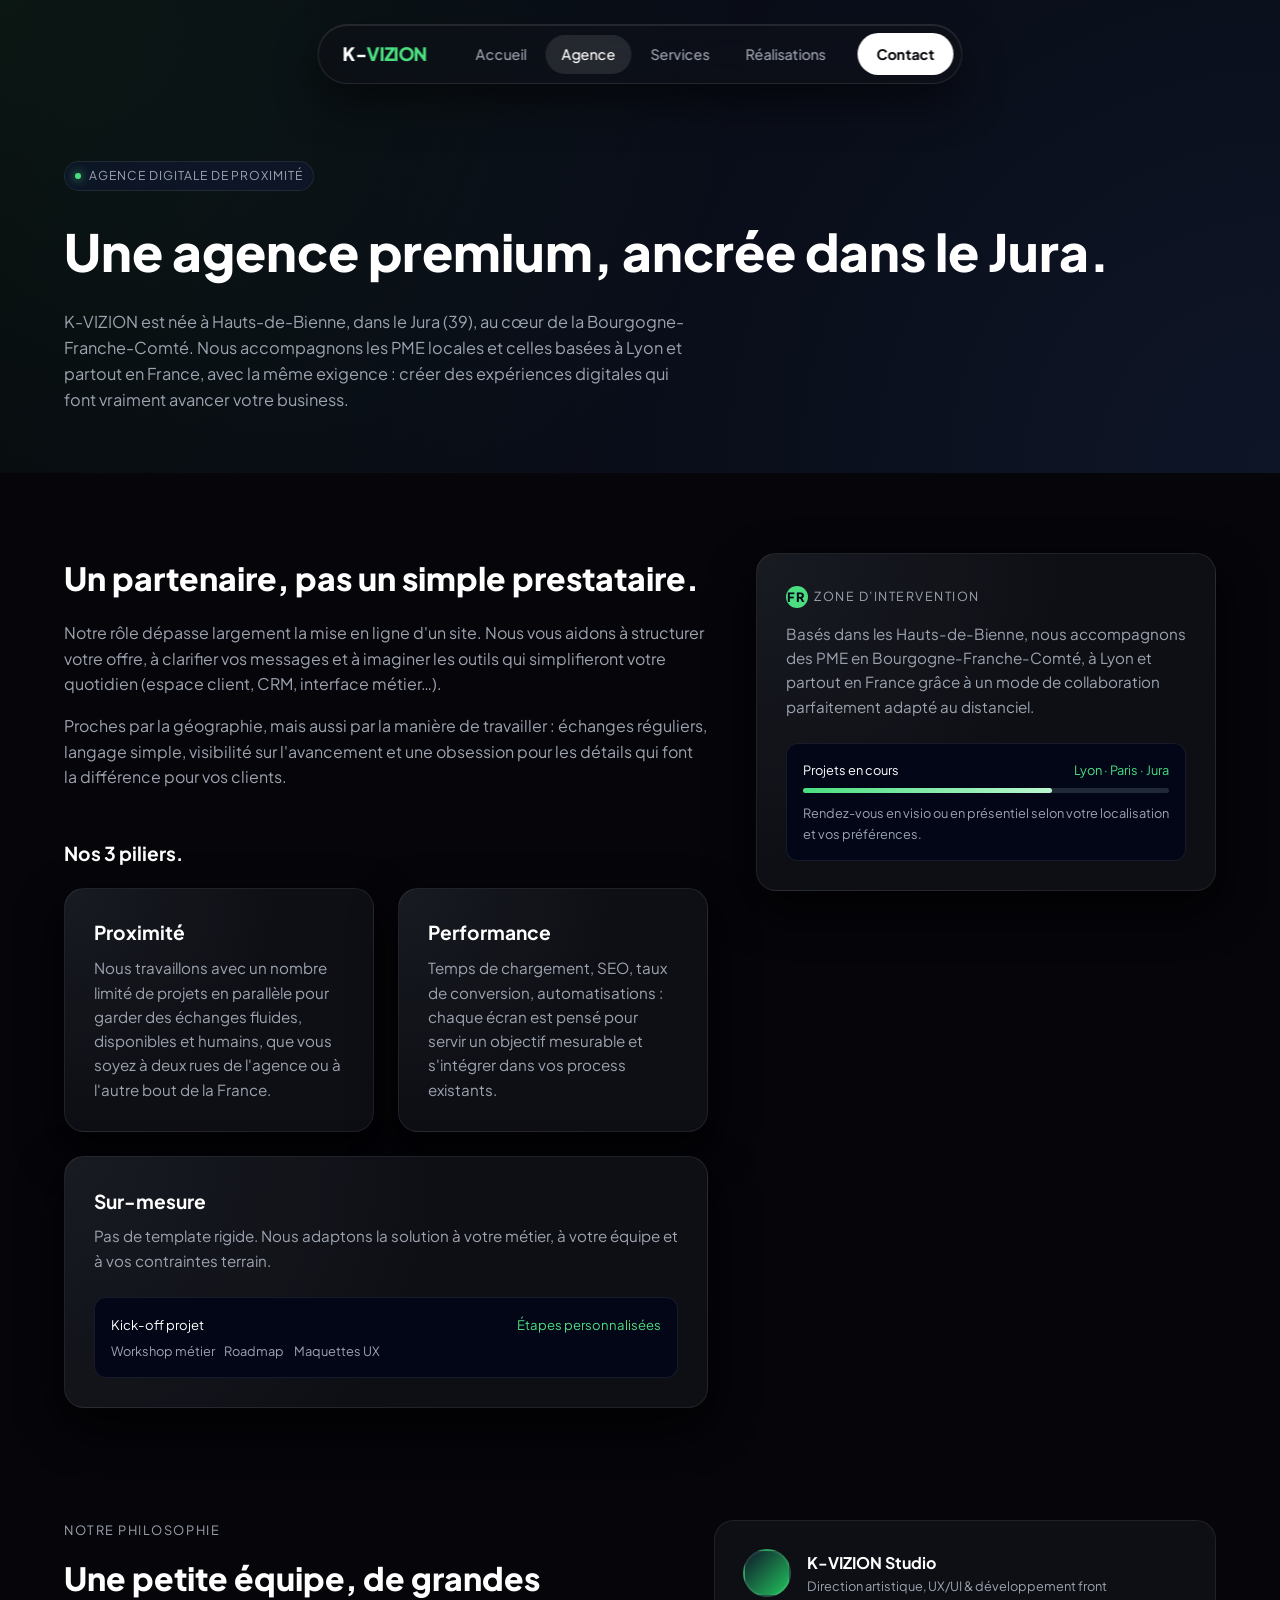
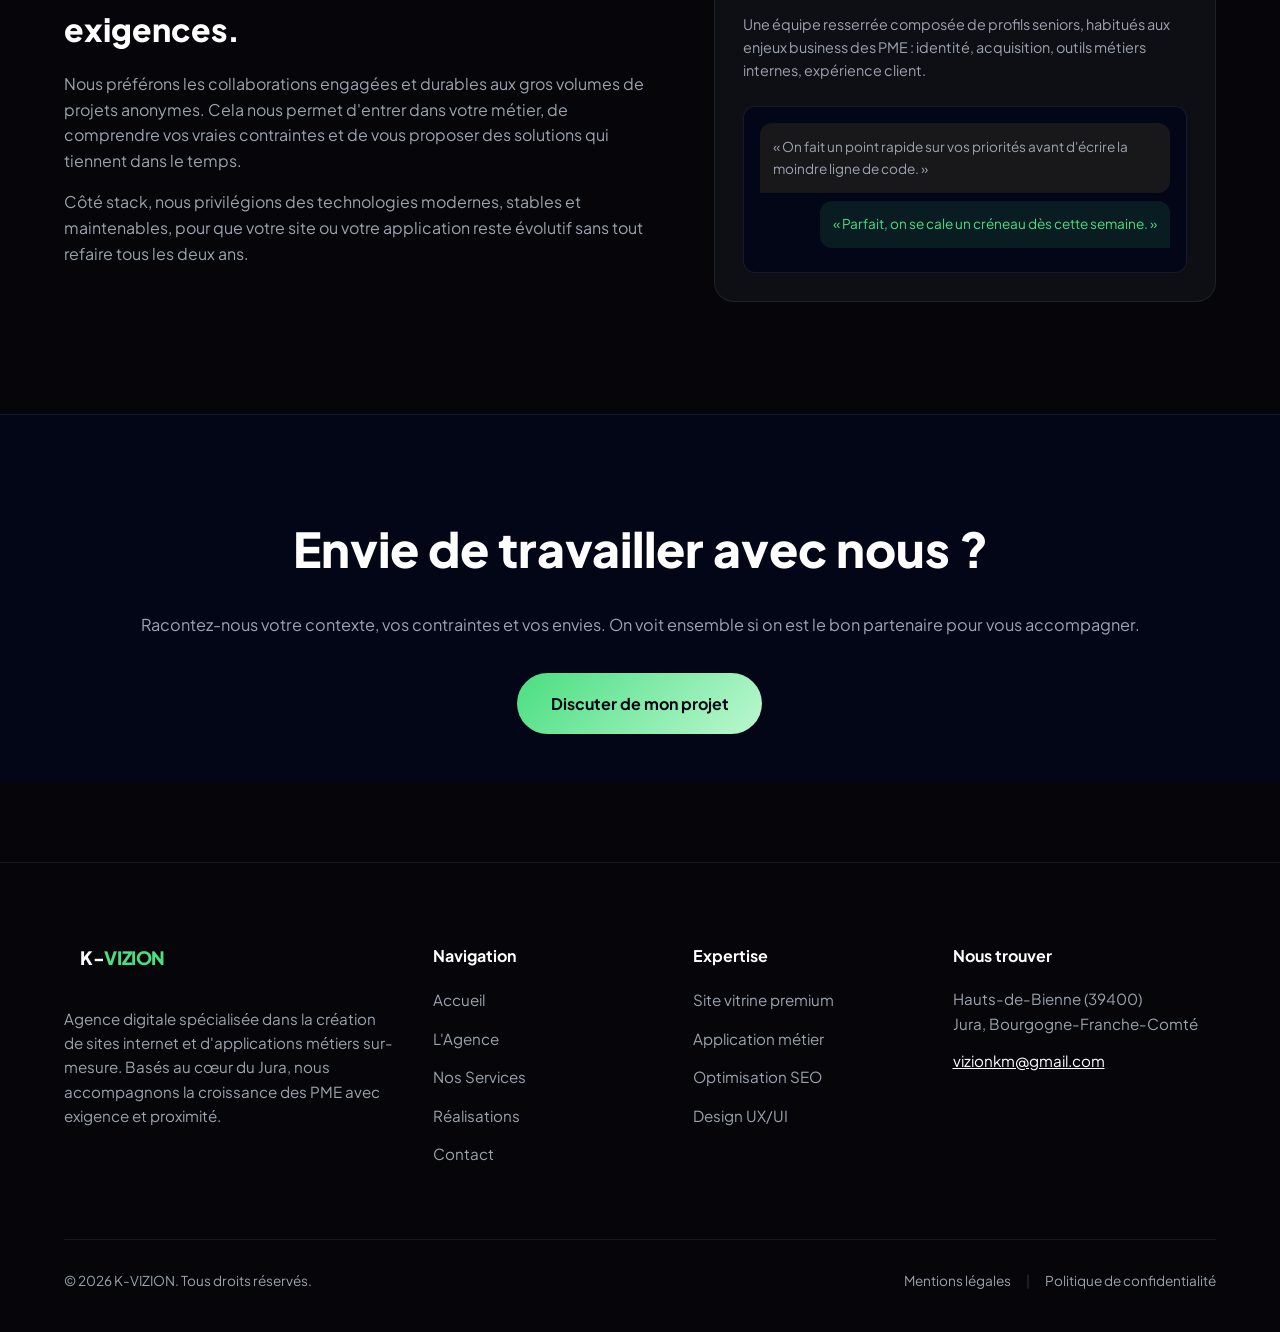
==== agence.html @ 2c5045d9 "Add files via upload" ====
<!DOCTYPE html>
<html lang="fr" class="scroll-smooth">
<head>
  <meta charset="UTF-8">
  <meta name="viewport" content="width=device-width, initial-scale=1.0">
  <title>K-VIZION | Agence web à Hauts-de-Bienne dans le Jura</title>
  <meta name="description" content="Découvrez K-VIZION, agence web et digitale basée à Hauts-de-Bienne dans le Jura (39). Nous accompagnons les PME du Jura, de Bourgogne-Franche-Comté et de Lyon sur leurs projets de sites web et d’applications métiers.">
  <meta name="robots" content="index,follow">

  <link rel="preconnect" href="https://fonts.googleapis.com">
  <link rel="preconnect" href="https://fonts.gstatic.com" crossorigin>
  <link href="https://fonts.googleapis.com/css2?family=Plus+Jakarta+Sans:wght@400;500;600;700;800&display=swap" rel="stylesheet">
  <link rel="stylesheet" href="style.css">
</head>
<body>

<nav class="floating-nav">
  <a href="index.html" class="nav-logo" aria-label="Accueil">
    K-<span>VIZION</span>
  </a>

  <div class="nav-items" id="nav-items">
    <a href="index.html">Accueil</a>
    <a href="agence.html" class="active">Agence</a>
    <a href="services.html">Services</a>
    <a href="projets.html">Réalisations</a>
  </div>

  <a href="contact.html" class="nav-cta">Contact</a>

  <button class="nav-toggle-bubble" id="mobile-toggle" aria-label="Menu">
    <span></span>
    <span></span>
  </button>
</nav>

<main>
  <header class="page-header">
    <div class="container">
      <div class="page-header-eyebrow">
        <span style="width: 6px; height: 6px; border-radius: 999px; background: var(--accent); box-shadow: 0 0 10px var(--accent);"></span>
        Agence digitale de proximité
      </div>
      <h1>Une agence premium, ancrée dans le Jura.</h1>
      <p>
        K-VIZION est née à Hauts-de-Bienne, dans le Jura (39), au cœur de la Bourgogne-Franche-Comté. Nous accompagnons les PME locales et celles basées à Lyon
        et partout en France, avec la même exigence : créer des expériences digitales qui font vraiment avancer votre business.
      </p>
    </div>
  </header>

  <section class="about-section">
    <div class="container about-grid">
      <div class="about-copy reveal">
        <h2 style="font-size: 2rem; font-weight: 800; margin-bottom: 1rem;">Un partenaire, pas un simple prestataire.</h2>
        <p class="text-secondary">
          Notre rôle dépasse largement la mise en ligne d'un site. Nous vous aidons à structurer votre offre, à clarifier vos messages
          et à imaginer les outils qui simplifieront votre quotidien (espace client, CRM, interface métier…).
        </p>
        <p class="text-secondary">
          Proches par la géographie, mais aussi par la manière de travailler : échanges réguliers, langage simple, visibilité sur l'avancement
          et une obsession pour les détails qui font la différence pour vos clients.
        </p>

        <div class="values-bento">
          <h3 style="font-size: 1.2rem; font-weight: 700; margin-bottom: 1.2rem;">Nos 3 piliers.</h3>
          <div class="bento-grid">
            <article class="bento-card reveal">
              <h3>Proximité</h3>
              <p class="text-secondary" style="font-size: 0.95rem;">
                Nous travaillons avec un nombre limité de projets en parallèle pour garder des échanges fluides, disponibles
                et humains, que vous soyez à deux rues de l'agence ou à l'autre bout de la France.
              </p>
            </article>

            <article class="bento-card reveal delay-1">
              <h3>Performance</h3>
              <p class="text-secondary" style="font-size: 0.95rem;">
                Temps de chargement, SEO, taux de conversion, automatisations : chaque écran est pensé pour servir un objectif mesurable
                et s'intégrer dans vos process existants.
              </p>
            </article>

            <article class="bento-card bento-card--wide reveal delay-2">
              <h3>Sur-mesure</h3>
              <p class="text-secondary" style="font-size: 0.95rem; margin-bottom: 0.9rem;">
                Pas de template rigide. Nous adaptons la solution à votre métier, à votre équipe et à vos contraintes terrain.
              </p>
              <div class="mini-ui">
                <div style="display:flex; justify-content:space-between; align-items:center; font-size:0.82rem; margin-bottom:6px;">
                  <span>Kick-off projet</span>
                  <span style="color:var(--accent);">Étapes personnalisées</span>
                </div>
                <div style="display:flex; gap:0.6rem; font-size:0.8rem;">
                  <span class="text-secondary">Workshop métier</span>
                  <span class="text-secondary">Roadmap</span>
                  <span class="text-secondary">Maquettes UX</span>
                </div>
              </div>
            </article>
          </div>
        </div>
      </div>

      <aside class="reveal">
        <div class="bento-card">
          <div class="step-badge">
            <span>FR</span> Zone d’intervention
          </div>
          <p class="text-secondary" style="font-size: 0.95rem; margin-bottom: 1.2rem;">
            Basés dans les Hauts-de-Bienne, nous accompagnons des PME en Bourgogne-Franche-Comté, à Lyon et partout en France
            grâce à un mode de collaboration parfaitement adapté au distanciel.
          </p>
          <div class="mini-ui">
            <div style="display:flex; justify-content:space-between; align-items:center; font-size:0.8rem; margin-bottom:8px;">
              <span>Projets en cours</span>
              <span style="color:var(--accent);">Lyon · Paris · Jura</span>
            </div>
            <div style="width:100%; height:5px; background:rgba(31,41,55,1); border-radius:999px; margin-bottom:10px;">
              <div style="width:68%; height:100%; background:linear-gradient(90deg, var(--accent), #bbf7d0); border-radius:999px;"></div>
            </div>
            <p class="text-secondary" style="font-size:0.8rem;">
              Rendez-vous en visio ou en présentiel selon votre localisation et vos préférences.
            </p>
          </div>
        </div>
      </aside>
    </div>
  </section>

  <section class="team-section">
    <div class="container team-layout">
      <div class="reveal">
        <div class="team-tag">Notre philosophie</div>
        <h2 style="font-size: 2rem; font-weight: 800; margin-bottom: 1rem;">Une petite équipe, de grandes exigences.</h2>
        <p class="text-secondary" style="margin-bottom: 1rem;">
          Nous préférons les collaborations engagées et durables aux gros volumes de projets anonymes. Cela nous permet d'entrer dans votre métier,
          de comprendre vos vraies contraintes et de vous proposer des solutions qui tiennent dans le temps.
        </p>
        <p class="text-secondary">
          Côté stack, nous privilégions des technologies modernes, stables et maintenables, pour que votre site ou votre application
          reste évolutif sans tout refaire tous les deux ans.
        </p>
      </div>

      <aside class="reveal">
        <div class="team-card">
          <div class="team-row">
            <div class="team-avatar"></div>
            <div>
              <div style="font-weight: 700;">K-VIZION Studio</div>
              <div class="team-label">Direction artistique, UX/UI & développement front</div>
            </div>
          </div>
          <p class="text-secondary" style="font-size: 0.9rem; margin-bottom: 1.2rem;">
            Une équipe resserrée composée de profils seniors, habitués aux enjeux business des PME : identité, acquisition,
            outils métiers internes, expérience client.
          </p>
          <div class="mini-ui">
            <div class="chat-bubble">« On fait un point rapide sur vos priorités avant d'écrire la moindre ligne de code. »</div>
            <div class="chat-bubble reply">« Parfait, on se cale un créneau dès cette semaine. »</div>
          </div>
        </div>
      </aside>
    </div>
  </section>

  <section class="contact-cta">
    <div class="container reveal">
      <h2>Envie de travailler avec nous&nbsp;?</h2>
      <p class="text-secondary" style="font-size: 1.02rem; margin-bottom: 2.2rem;">
        Racontez-nous votre contexte, vos contraintes et vos envies. On voit ensemble si on est le bon partenaire pour vous accompagner.
      </p>
      <div class="magnetic">
        <a href="contact.html" class="btn-main" data-magnetic="0.35">Discuter de mon projet</a>
      </div>
    </div>
  </section>
</main>
<footer class="site-footer">
  <div class="container">
    <div class="footer-grid">
      <div class="footer-brand">
        <a href="index.html" class="nav-logo" style="margin-bottom: 1.5rem; display: inline-block;">
          K-<span>VIZION</span>
        </a>
        <p class="text-secondary" style="font-size: 0.95rem; line-height: 1.6;">
          Agence digitale spécialisée dans la création de sites internet et d'applications métiers sur-mesure. Basés au cœur du Jura, nous accompagnons la croissance des PME avec exigence et proximité.
        </p>
      </div>

      <div class="footer-links">
        <h4 style="margin-bottom: 1.2rem; font-weight: 700;">Navigation</h4>
        <ul>
          <li><a href="index.html">Accueil</a></li>
          <li><a href="agence.html">L'Agence</a></li>
          <li><a href="services.html">Nos Services</a></li>
          <li><a href="projets.html">Réalisations</a></li>
          <li><a href="contact.html">Contact</a></li>
        </ul>
      </div>

      <div class="footer-links">
        <h4 style="margin-bottom: 1.2rem; font-weight: 700;">Expertise</h4>
        <ul>
          <li><a>Site vitrine premium</a></li>
          <li><a>Application métier</a></li>
          <li><a>Optimisation SEO</a></li>
          <li><a>Design UX/UI</a></li>
        </ul>
      </div>

      <div class="footer-contact">
        <h4 style="margin-bottom: 1.2rem; font-weight: 700;">Nous trouver</h4>
        <p class="text-secondary" style="font-size: 0.95rem; margin-bottom: 0.8rem;">
          Hauts-de-Bienne (39400)<br>
          Jura, Bourgogne-Franche-Comté
        </p>
        <p class="text-secondary" style="font-size: 0.95rem;">
          <a href="mailto:contact@k-vizion.fr" style="color: var(--text-main);">vizionkm@gmail.com</a>
        </p>
      </div>
    </div>

    <div class="footer-bottom">
      <div class="footer-copy">
        &copy; 2026 K-VIZION. Tous droits réservés.
      </div>
      <div class="footer-legal">
        <a href="mentions-legales.html">Mentions légales</a>
        <span style="opacity: 0.3;">|</span>
        <a href="politique-confidentialite.html">Politique de confidentialité</a>
      </div>
    </div>
  </div>
</footer>
<script src="script.js" defer></script>
</body>
</html>
---- style.css ----
/* ------------------------------------------------
   DESIGN SYSTEM : DARK MODE PREMIUM K-VIZION
-------------------------------------------------*/
:root {
  --bg-base: #05050A;
  --bg-surface: #0F1016;
  --bg-card: rgba(255, 255, 255, 0.03);
  --bg-card-hover: rgba(255, 255, 255, 0.06);

  --text-main: #FFFFFF;
  --text-secondary: #9CA3AF;

  --accent: #4ADE80;
  --accent-dark: #16A34A;
  --accent-glow: rgba(74, 222, 128, 0.2);

  --border-light: rgba(255, 255, 255, 0.08);

  --font-main: 'Plus Jakarta Sans', sans-serif;
  --transition-bounce: all 0.5s cubic-bezier(0.34, 1.56, 0.64, 1);
  --transition-smooth: all 0.3s ease;
}

* {
  box-sizing: border-box;
  margin: 0;
  padding: 0;
}

html.scroll-smooth {
  scroll-behavior: smooth;
}

body {
  font-family: var(--font-main);
  background-color: var(--bg-base);
  color: var(--text-main);
  line-height: 1.6;
  overflow-x: hidden;
}

.container {
  max-width: 1280px;
  margin: 0 auto;
  padding: 0 5vw;
}

.text-secondary {
  color: var(--text-secondary);
}

/* ------------------------------------------------
   ANIMATIONS DE BASE
-------------------------------------------------*/
.reveal {
  opacity: 0;
  transform: translateY(30px);
  transition: all 0.8s ease-out;
}

.reveal.is-visible {
  opacity: 1;
  transform: translateY(0);
}

.delay-1 {
  transition-delay: 150ms;
}

.delay-2 {
  transition-delay: 300ms;
}

@keyframes float {
  0%,
  100% {
    transform: translateY(0);
  }
  50% {
    transform: translateY(-10px);
  }
}

/* ------------------------------------------------
   MENU BULLE FLOTTANT (Modifié avec le logo Texte)
-------------------------------------------------*/
.floating-nav {
  position: fixed;
  top: 1.5rem;
  left: 50%;
  transform: translateX(-50%);
  z-index: 1000;
  display: flex;
  align-items: center;
  gap: 0.5rem;
  padding: 0.5rem;
  background: rgba(15, 16, 22, 0.7);
  backdrop-filter: saturate(180%) blur(20px);
  -webkit-backdrop-filter: saturate(180%) blur(20px);
  border: 1px solid rgba(255, 255, 255, 0.1);
  border-radius: 999px;
  box-shadow: 0 20px 40px rgba(0, 0, 0, 0.5), inset 0 1px 0 rgba(255, 255, 255, 0.1);
  transition: all 0.4s cubic-bezier(0.22, 1, 0.36, 1);
}

.nav-logo {
  display: flex;
  align-items: center;
  padding: 0 1rem;
  height: 40px;
  border-radius: 999px;
  font-size: 1.15rem;
  font-weight: 800;
  color: var(--text-main);
  text-decoration: none;
  letter-spacing: -0.02em;
  transition: var(--transition-smooth);
}

.nav-logo span {
  color: var(--accent);
}

.nav-logo:hover {
  background: rgba(255, 255, 255, 0.05);
}

.nav-items {
  display: flex;
  align-items: center;
  gap: 0.2rem;
  padding: 0 0.5rem;
}

.nav-items a {
  text-decoration: none;
  color: var(--text-secondary);
  font-weight: 500;
  font-size: 0.9rem;
  padding: 0.5rem 1rem;
  border-radius: 999px;
  transition: var(--transition-smooth);
}

.nav-items a:hover {
  color: var(--text-main);
}

.nav-items a.active {
  color: var(--text-main);
  background: rgba(255, 255, 255, 0.1);
}

.nav-cta {
  background: var(--text-main);
  color: var(--bg-base) !important;
  padding: 0.6rem 1.2rem;
  border-radius: 999px;
  font-weight: 700;
  font-size: 0.9rem;
  text-decoration: none;
  transition: var(--transition-smooth);
}

.nav-cta:hover {
  background: var(--accent);
  transform: scale(1.05);
}

.nav-toggle-bubble {
  display: none;
  background: rgba(255, 255, 255, 0.05);
  border: none;
  width: 40px;
  height: 40px;
  border-radius: 50%;
  cursor: pointer;
  align-items: center;
  justify-content: center;
  flex-direction: column;
  gap: 4px;
  transition: var(--transition-smooth);
}

.nav-toggle-bubble span {
  width: 16px;
  height: 2px;
  background: var(--text-main);
  border-radius: 2px;
  transition: var(--transition-smooth);
}

.floating-nav.is-open .nav-toggle-bubble span:nth-child(1) {
  transform: translateY(3px) rotate(45deg);
}
.floating-nav.is-open .nav-toggle-bubble span:nth-child(2) {
  transform: translateY(-3px) rotate(-45deg);
}

/* ------------------------------------------------
   BOUTONS & INTERACTIONS
-------------------------------------------------*/
.btn-main {
  display: inline-flex;
  align-items: center;
  justify-content: center;
  gap: 12px;
  background: linear-gradient(135deg, var(--accent), #bbf7d0);
  color: #020617;
  padding: 1.1rem 2.1rem;
  border-radius: 999px;
  text-decoration: none;
  font-weight: 700;
  font-size: 1rem;
  border: none;
  cursor: pointer;
  position: relative;
  overflow: hidden;
  transform: translate3d(0, 0, 0);
  transition: transform 0.35s cubic-bezier(0.22, 1, 0.36, 1), box-shadow 0.35s ease,
  background 0.35s ease;
}

.btn-main::before {
  content: "";
  position: absolute;
  inset: 0;
  background: radial-gradient(circle at top left, #ffffff, transparent 55%);
  opacity: 0;
  transition: opacity 0.35s ease;
  mix-blend-mode: screen;
}

.btn-main:hover::before {
  opacity: 0.8;
}

.btn-main:hover {
  box-shadow: 0 20px 45px var(--accent-glow);
}

.magnetic {
  position: relative;
  display: inline-flex;
}

.magnetic [data-magnetic] {
  will-change: transform;
}

/* ------------------------------------------------
   HERO HOME
-------------------------------------------------*/
.hero {
  padding: 180px 0 110px 0;
  position: relative;
  overflow: hidden;
  background:
          radial-gradient(circle at top left, rgba(74, 222, 128, 0.08), transparent 55%),
          radial-gradient(circle at bottom right, rgba(15, 23, 42, 0.9), #05050A);
}

.hero-bg-glow {
  position: absolute;
  top: -15%;
  right: -10%;
  width: 620px;
  height: 620px;
  background: radial-gradient(circle, var(--accent-glow) 0%, transparent 60%);
  filter: blur(80px);
  z-index: -1;
  pointer-events: none;
}

.hero-content {
  display: grid;
  grid-template-columns: minmax(0, 1.15fr) minmax(0, 1.1fr);
  gap: 4rem;
  align-items: center;
}

.rating-badge {
  display: inline-flex;
  align-items: center;
  gap: 10px;
  background: var(--bg-card);
  border: 1px solid var(--border-light);
  padding: 0.5rem 1rem;
  border-radius: 99px;
  margin-bottom: 2rem;
  font-size: 0.85rem;
  font-weight: 600;
}

.stars {
  color: #FBBF24;
  font-size: 1.1rem;
  letter-spacing: 2px;
}

.hero h1 {
  font-size: clamp(2.5rem, 5vw, 4.2rem);
  font-weight: 800;
  line-height: 1.1;
  margin-bottom: 1.5rem;
}

.hero h1 span {
  color: var(--accent);
}

.hero p {
  font-size: 1.15rem;
  color: var(--text-secondary);
  margin-bottom: 2.5rem;
  max-width: 500px;
}

.hero-clients {
  display: flex;
  align-items: center;
  gap: 1rem;
  margin-top: 1.75rem;
}

.hero-avatars {
  display: flex;
  align-items: center;
}

.hero-avatar {
  width: 32px;
  height: 32px;
  border-radius: 999px;
  border: 2px solid rgba(15, 23, 42, 0.9);
  background: linear-gradient(135deg, #0f172a, #1f2937);
  display: flex;
  align-items: center;
  justify-content: center;
  font-size: 0.75rem;
  font-weight: 600;
  color: #e5e7eb;
  box-shadow: 0 8px 20px rgba(0, 0, 0, 0.7);
}

.hero-avatar:nth-child(2) {
  transform: translateX(-10px);
}

.hero-avatar:nth-child(3) {
  transform: translateX(-20px);
}

.hero-avatar:nth-child(4) {
  transform: translateX(-30px);
}

.hero-avatar-count {
  font-size: 0.85rem;
  color: var(--text-secondary);
}

.hero-visual {
  position: relative;
  height: 500px;
}

.ui-card {
  position: absolute;
  background: rgba(15, 23, 42, 0.96);
  border: 1px solid var(--border-light);
  border-radius: 16px;
  padding: 1.5rem;
  box-shadow: 0 26px 60px rgba(0, 0, 0, 0.75);
  animation: float 6s ease-in-out infinite;
  backdrop-filter: blur(18px);
}

.ui-main {
  width: 82%;
  top: 50%;
  left: 50%;
  transform: translate(-50%, -50%);
  animation-delay: 0s;
  z-index: 2;
  border-top: 4px solid var(--accent);
}

.ui-main-header {
  display: flex;
  justify-content: space-between;
  align-items: center;
  margin-bottom: 18px;
}

.ui-main-chip {
  font-size: 0.74rem;
  text-transform: uppercase;
  letter-spacing: 0.06em;
  color: var(--accent);
  background: rgba(74, 222, 128, 0.12);
  padding: 4px 10px;
  border-radius: 999px;
  border: 1px solid rgba(74, 222, 128, 0.4);
}

.ui-status-pill {
  display: inline-flex;
  align-items: center;
  gap: 6px;
  padding: 4px 9px;
  border-radius: 999px;
  background: rgba(15, 118, 110, 0.2);
  border: 1px solid rgba(34, 197, 94, 0.35);
  font-size: 0.72rem;
  color: #a5f3fc;
}

.ui-status-dot {
  width: 7px;
  height: 7px;
  border-radius: 50%;
  background: var(--accent);
  box-shadow: 0 0 10px var(--accent);
}

.ui-main-footer {
  margin-top: 1.1rem;
  display: flex;
  justify-content: space-between;
  align-items: center;
  font-size: 0.8rem;
  color: var(--text-secondary);
}

.ui-main-footer strong {
  color: var(--accent);
}

.ui-floating-1 {
  width: 220px;
  top: 10%;
  right: -5%;
  animation-delay: -2s;
  z-index: 3;
  background: #020617;
}

.ui-floating-2 {
  width: 240px;
  bottom: 8%;
  left: -5%;
  animation-delay: -4s;
  z-index: 3;
  display: flex;
  gap: 1rem;
  align-items: center;
}

.skeleton-line {
  height: 10px;
  background: var(--bg-card-hover);
  border-radius: 4px;
  margin-bottom: 10px;
}

.skeleton-line.short {
  width: 60%;
}

.skeleton-avatar {
  width: 40px;
  height: 40px;
  border-radius: 50%;
  background: linear-gradient(135deg, var(--accent), var(--accent-dark));
}

/* ------------------------------------------------
   MARQUEE
-------------------------------------------------*/
.marquee-container {
  background: var(--bg-surface);
  border-top: 1px solid var(--border-light);
  border-bottom: 1px solid var(--border-light);
  padding: 1.5rem 0;
  overflow: hidden;
  white-space: nowrap;
  display: flex;
  position: relative;
}

.marquee-content {
  display: flex;
  gap: 3rem;
  animation: marquee 20s linear infinite;
}

.marquee-item {
  font-size: 1.2rem;
  font-weight: 800;
  color: transparent;
  -webkit-text-stroke: 1px var(--text-secondary);
  text-transform: uppercase;
}

.marquee-item span {
  color: var(--accent);
  -webkit-text-stroke: 0;
  margin-right: 3rem;
}

@keyframes marquee {
  0% {
    transform: translateX(0);
  }
  100% {
    transform: translateX(-50%);
  }
}

/* ------------------------------------------------
   SECTIONS GÉNÉRIQUES + BENTO GRID
-------------------------------------------------*/
.method-section {
  padding: 8rem 0;
}

.section-head {
  text-align: center;
  margin-bottom: 5rem;
}

.section-head h2 {
  font-size: 2.5rem;
  font-weight: 800;
  margin-bottom: 1rem;
}

.method-layout {
  display: grid;
  grid-template-columns: minmax(0, 1.05fr) minmax(0, 1.4fr);
  gap: 3rem;
  align-items: flex-start;
}

.method-intro-eyebrow {
  display: inline-flex;
  align-items: center;
  gap: 8px;
  padding: 4px 10px;
  border-radius: 999px;
  background: rgba(15, 23, 42, 0.85);
  border: 1px solid var(--border-light);
  font-size: 0.76rem;
  letter-spacing: 0.08em;
  text-transform: uppercase;
  color: var(--text-secondary);
  margin-bottom: 1rem;
}

.method-intro h2 {
  font-size: 2.2rem;
  font-weight: 800;
  margin-bottom: 1rem;
}

.method-intro p {
  font-size: 1.02rem;
  color: var(--text-secondary);
  margin-bottom: 1.75rem;
}

.method-list {
  list-style: none;
  display: grid;
  gap: 0.8rem;
  margin-bottom: 2.25rem;
}

.method-list li {
  display: flex;
  align-items: center;
  gap: 0.6rem;
  font-size: 0.95rem;
  color: var(--text-secondary);
}

.method-list-bullet {
  width: 18px;
  height: 18px;
  border-radius: 999px;
  border: 1px solid rgba(148, 163, 184, 0.5);
  display: flex;
  align-items: center;
  justify-content: center;
  font-size: 0.75rem;
  color: var(--accent);
  background: rgba(15, 23, 42, 0.9);
}

.method-intro-micro-ui {
  margin-top: 0.5rem;
  padding: 0.9rem 1rem;
  border-radius: 14px;
  background: rgba(15, 23, 42, 0.95);
  border: 1px dashed rgba(148, 163, 184, 0.5);
  display: flex;
  align-items: center;
  justify-content: space-between;
  font-size: 0.8rem;
  color: var(--text-secondary);
}

.method-intro-micro-ui strong {
  color: var(--accent);
}

.bento-grid {
  display: grid;
  grid-template-columns: repeat(2, minmax(0, 1fr));
  grid-auto-rows: minmax(160px, auto);
  gap: 1.5rem;
}

.bento-card {
  position: relative;
  padding: 1.8rem;
  border-radius: 20px;
  background: radial-gradient(circle at top left, rgba(148, 163, 184, 0.08), transparent 55%)
  rgba(15, 16, 22, 0.96);
  border: 1px solid var(--border-light);
  box-shadow: 0 18px 45px rgba(0, 0, 0, 0.7);
  transition: var(--transition-smooth);
  overflow: hidden;
}

.bento-card::after {
  content: "";
  position: absolute;
  inset: 0;
  background: radial-gradient(circle at top right, rgba(74, 222, 128, 0.08), transparent 55%);
  opacity: 0;
  transition: opacity 0.35s ease;
  pointer-events: none;
}

.bento-card:hover {
  transform: translateY(-6px);
  border-color: var(--accent);
}

.bento-card:hover::after {
  opacity: 1;
}

.bento-card--wide {
  grid-column: 1 / -1;
}

.bento-card--tall {
  grid-row: span 2;
}

.step-badge {
  display: inline-flex;
  align-items: center;
  gap: 0.4rem;
  font-size: 0.78rem;
  text-transform: uppercase;
  letter-spacing: 0.12em;
  color: var(--text-secondary);
  margin-bottom: 0.85rem;
}

.step-badge span {
  width: 22px;
  height: 22px;
  border-radius: 999px;
  background: var(--accent);
  color: #020617;
  font-weight: 800;
  display: flex;
  align-items: center;
  justify-content: center;
  font-size: 0.8rem;
}

.mini-ui {
  margin-top: 1.5rem;
  padding: 1rem;
  background: #020617;
  border-radius: 12px;
  border: 1px solid var(--border-light);
}

.chat-bubble {
  background: #18181B;
  padding: 0.8rem;
  border-radius: 12px 12px 12px 0;
  font-size: 0.85rem;
  color: var(--text-secondary);
  width: fit-content;
  margin-bottom: 0.5rem;
}

.chat-bubble.reply {
  background: rgba(74, 222, 128, 0.1);
  color: var(--accent);
  border-radius: 12px 12px 0 12px;
  margin-left: auto;
}

/* ------------------------------------------------
   SERVICES (Modifié avec le design SVG Premium)
-------------------------------------------------*/
.services-section {
  padding: 6rem 0 8rem 0;
  background: radial-gradient(circle at top, rgba(15, 23, 42, 0.7), rgba(5, 5, 10, 1));
}

.services-grid {
  display: grid;
  grid-template-columns: repeat(auto-fit, minmax(300px, 1fr));
  gap: 1.5rem;
}

.service-item {
  padding: 2.5rem;
  background: var(--bg-base);
  border: 1px solid var(--border-light);
  border-radius: 20px;
  transition: var(--transition-smooth);
  cursor: pointer;
}

.service-item:hover {
  border-color: var(--accent);
  box-shadow: 0 10px 30px rgba(0, 0, 0, 0.3);
}

.service-icon {
  width: 56px;
  height: 56px;
  border-radius: 14px;
  background: linear-gradient(135deg, rgba(74, 222, 128, 0.12), rgba(22, 163, 74, 0.02));
  border: 1px solid rgba(74, 222, 128, 0.25);
  display: flex;
  align-items: center;
  justify-content: center;
  color: var(--accent);
  margin-bottom: 1.5rem;
  transition: all 0.4s cubic-bezier(0.25, 1, 0.5, 1);
}

.service-icon svg {
  width: 26px;
  height: 26px;
  transition: transform 0.4s ease;
}

.service-item:hover .service-icon {
  background: var(--accent);
  color: var(--bg-base);
  border-color: var(--accent);
  box-shadow: 0 0 25px rgba(74, 222, 128, 0.4);
  transform: translateY(-4px) scale(1.05);
}

.service-item:hover .service-icon svg {
  transform: scale(1.1);
}

.service-item h3 {
  font-size: 1.4rem;
  font-weight: 700;
  margin-bottom: 1rem;
}

/* ------------------------------------------------
   PORTFOLIO / PROJETS
-------------------------------------------------*/
.portfolio-section {
  padding: 8rem 0;
}

.portfolio-grid {
  display: grid;
  grid-template-columns: repeat(2, 1fr);
  gap: 3rem;
  margin-top: 3rem;
}

.portfolio-card {
  text-decoration: none;
  display: block;
  cursor: pointer;
}

.portfolio-img-wrapper {
  border-radius: 20px;
  overflow: hidden;
  aspect-ratio: 4/3;
  margin-bottom: 1.5rem;
  position: relative;
  border: 1px solid var(--border-light);
}

.portfolio-img {
  width: 100%;
  height: 100%;
  object-fit: cover;
  transition: transform 0.6s cubic-bezier(0.25, 1, 0.5, 1);
}

.portfolio-card:hover .portfolio-img {
  transform: scale(1.05);
}

.portfolio-tag {
  font-size: 0.75rem;
  color: var(--accent);
  background: rgba(74, 222, 128, 0.1);
  padding: 6px 12px;
  border-radius: 99px;
  font-weight: 700;
  text-transform: uppercase;
  letter-spacing: 1px;
  display: inline-block;
  margin-bottom: 1rem;
}

.portfolio-title-wrapper {
  display: flex;
  justify-content: space-between;
  align-items: center;
}

.portfolio-title-wrapper h3 {
  font-size: 1.6rem;
  color: var(--text-main);
  font-weight: 700;
}

.portfolio-arrow {
  color: var(--text-main);
  font-size: 1.8rem;
  line-height: 1;
  transform: translate(-10px, 10px);
  opacity: 0;
  transition: var(--transition-smooth);
}

.portfolio-card:hover .portfolio-arrow {
  transform: translate(0, 0);
  opacity: 1;
  color: var(--accent);
}

/* ------------------------------------------------
   STATS & TÉMOIGNAGES
-------------------------------------------------*/
.stats-section {
  padding: 8rem 0;
  position: relative;
  background: radial-gradient(circle at bottom, rgba(15, 23, 42, 0.9), #020617);
}

.stats-grid {
  display: grid;
  grid-template-columns: repeat(3, 1fr);
  gap: 2rem;
  text-align: center;
  margin-bottom: 6rem;
}

.stat-box h3 {
  font-size: 4rem;
  font-weight: 800;
  color: var(--text-main);
  line-height: 1;
  margin-bottom: 0.5rem;
}

.stat-box h3 span {
  color: var(--accent);
}

.testimonial-card {
  background: var(--bg-base);
  border: 1px solid var(--border-light);
  padding: 3rem;
  border-radius: 24px;
  text-align: left;
}

.quote-icon {
  color: var(--accent);
  font-size: 2.5rem;
  margin-bottom: 1rem;
  line-height: 1;
}

/* ------------------------------------------------
   CONTACT / FOOTER
-------------------------------------------------*/
.contact-cta {
  background: #020617;
  border-top: 1px solid var(--border-light);
  padding: 6rem 0 3rem 0;
  text-align: center;
}

.contact-cta h2 {
  font-size: 3rem;
  font-weight: 800;
  margin-bottom: 1.5rem;
}

/* ------------------------------------------------
   LAYOUTS & SECTIONS DE PAGES INTERNES
-------------------------------------------------*/
.page-header {
  padding: 160px 0 60px 0;
  background:
          radial-gradient(circle at top left, rgba(74, 222, 128, 0.08), transparent 55%),
          radial-gradient(circle at bottom right, rgba(15, 23, 42, 0.9), #05050A);
}

.page-header h1 {
  font-size: clamp(2.4rem, 4vw, 3.4rem);
  font-weight: 800;
  margin-bottom: 1rem;
}

.page-header p {
  max-width: 620px;
  font-size: 1.02rem;
  color: var(--text-secondary);
}

.page-header-eyebrow {
  display: inline-flex;
  align-items: center;
  gap: 8px;
  padding: 4px 10px;
  border-radius: 999px;
  background: rgba(15, 23, 42, 0.85);
  border: 1px solid var(--border-light);
  font-size: 0.76rem;
  letter-spacing: 0.08em;
  text-transform: uppercase;
  color: var(--text-secondary);
  margin-bottom: 1.25rem;
}

.about-section {
  padding: 5rem 0 7rem 0;
}

.about-grid {
  display: grid;
  grid-template-columns: minmax(0, 1.4fr) minmax(0, 1fr);
  gap: 3rem;
  align-items: flex-start;
}

.about-copy p + p {
  margin-top: 1rem;
}

.values-bento {
  margin-top: 3rem;
}

.values-bento .bento-card h3 {
  font-size: 1.2rem;
  margin-bottom: 0.5rem;
}

.team-section {
  padding: 0 0 7rem 0;
}

.team-layout {
  display: grid;
  grid-template-columns: minmax(0, 1.2fr) minmax(0, 1fr);
  gap: 3rem;
  align-items: flex-start;
}

.team-tag {
  font-size: 0.8rem;
  letter-spacing: 0.12em;
  text-transform: uppercase;
  color: var(--text-secondary);
  margin-bottom: 0.75rem;
}

.team-card {
  background: rgba(15, 16, 22, 0.96);
  border-radius: 20px;
  border: 1px solid var(--border-light);
  padding: 1.75rem;
}

.team-row {
  display: flex;
  align-items: center;
  gap: 1rem;
  margin-bottom: 1rem;
}

.team-avatar {
  width: 48px;
  height: 48px;
  border-radius: 999px;
  background: linear-gradient(135deg, #0f172a, #22c55e);
  border: 2px solid var(--border-light);
}

.team-label {
  font-size: 0.8rem;
  color: var(--text-secondary);
}

/* Page contact */
.contact-page {
  padding: 160px 0 80px 0;
}

.contact-layout {
  display: grid;
  grid-template-columns: minmax(0, 1.3fr) minmax(0, 1fr);
  gap: 3rem;
  align-items: flex-start;
}

.contact-card {
  background: rgba(15, 16, 22, 0.96);
  border-radius: 20px;
  border: 1px solid var(--border-light);
  padding: 2.25rem;
}

.contact-side {
  background: radial-gradient(circle at top, rgba(148, 163, 184, 0.12), transparent 60%)
  rgba(5, 5, 10, 0.98);
  border-radius: 20px;
  border: 1px solid var(--border-light);
  padding: 2.25rem;
}

.contact-side-row {
  display: flex;
  flex-direction: column;
  gap: 1.5rem;
  margin-top: 1.5rem;
}

.contact-pill {
  display: inline-flex;
  align-items: center;
  gap: 0.6rem;
  padding: 0.65rem 1rem;
  border-radius: 999px;
  background: rgba(15, 23, 42, 0.9);
  border: 1px solid var(--border-light);
  font-size: 0.9rem;
  color: var(--text-secondary);
}

.contact-pill span {
  color: var(--accent);
}

.form-grid-two {
  display: grid;
  grid-template-columns: repeat(2, minmax(0, 1fr));
  gap: 1rem;
}

.form-field {
  display: flex;
  flex-direction: column;
  gap: 0.4rem;
}

.form-label {
  font-size: 0.85rem;
  color: var(--text-secondary);
}

.form-input,
.form-textarea {
  width: 100%;
  padding: 0.9rem 1rem;
  background: var(--bg-card);
  border: 1px solid var(--border-light);
  border-radius: 10px;
  color: #fff;
  font-family: inherit;
  font-size: 0.95rem;
  outline: none;
  transition: border-color 0.25s ease, box-shadow 0.25s ease, background 0.25s ease;
}

.form-textarea {
  resize: vertical;
  min-height: 130px;
}

.form-input::placeholder,
.form-textarea::placeholder {
  color: rgba(148, 163, 184, 0.8);
}

.form-input:focus,
.form-textarea:focus {
  border-color: var(--accent);
  box-shadow: 0 0 0 1px rgba(74, 222, 128, 0.6);
  background: rgba(15, 23, 42, 0.9);
}

/* ------------------------------------------------
   RESPONSIVE
-------------------------------------------------*/
@media (max-width: 992px) {
  .hero-content {
    grid-template-columns: 1fr;
    text-align: center;
  }

  .hero-visual {
    display: none;
  }

  .hero p {
    margin: 0 auto 2.2rem auto;
  }

  .method-layout {
    grid-template-columns: 1fr;
  }

  .bento-grid {
    grid-template-columns: 1fr;
  }

  .bento-card--wide,
  .bento-card--tall {
    grid-column: auto;
    grid-row: auto;
  }

  .stats-grid,
  .portfolio-grid {
    grid-template-columns: 1fr;
  }

  /* Ajustements du menu bulle pour mobile */
  .nav-items {
    position: absolute;
    top: calc(100% + 1rem);
    left: 50%;
    transform: translateX(-50%) scale(0.95);
    background: rgba(15, 16, 22, 0.95);
    backdrop-filter: blur(20px);
    border: 1px solid rgba(255, 255, 255, 0.1);
    border-radius: 24px;
    flex-direction: column;
    padding: 1rem;
    width: 250px;
    opacity: 0;
    pointer-events: none;
    transition: all 0.3s cubic-bezier(0.22, 1, 0.36, 1);
    box-shadow: 0 20px 40px rgba(0, 0, 0, 0.5);
  }

  .floating-nav.is-open .nav-items {
    opacity: 1;
    pointer-events: auto;
    transform: translateX(-50%) scale(1);
  }

  .nav-items a {
    width: 100%;
    text-align: center;
    padding: 0.8rem;
  }

  .nav-toggle-bubble {
    display: flex;
  }

  .nav-cta {
    display: none;
  }

  .about-grid,
  .team-layout,
  .contact-layout {
    grid-template-columns: 1fr;
  }

  .page-header {
    padding-bottom: 40px;
  }
}

/* Footer Styles */
.site-footer {
  background: var(--bg-body);
  border-top: 1px solid var(--border-light);
  padding: 80px 0 40px;
  margin-top: 80px;
}

.footer-grid {
  display: grid;
  grid-template-columns: 1.5fr 1fr 1fr 1.2fr;
  gap: 40px;
  margin-bottom: 60px;
}

.footer-links ul {
  list-style: none;
  padding: 0;
  margin: 0;
}

.footer-links ul li {
  margin-bottom: 0.8rem;
}

.footer-links ul li a {
  color: var(--text-secondary);
  text-decoration: none;
  transition: color 0.3s ease;
  font-size: 0.95rem;
}

.footer-links ul li a:hover {
  color: var(--accent);
}

.footer-bottom {
  border-top: 1px solid var(--border-light);
  padding-top: 30px;
  display: flex;
  justify-content: space-between;
  align-items: center;
  color: var(--text-secondary);
  font-size: 0.85rem;
}

.footer-legal {
  display: flex;
  gap: 15px;
}

.footer-legal a {
  color: var(--text-secondary);
  text-decoration: none;
}

.footer-legal a:hover {
  text-decoration: underline;
}

/* Responsive Footer */
@media (max-width: 992px) {
  .footer-grid {
    grid-template-columns: 1fr 1fr;
  }
}

@media (max-width: 568px) {
  .footer-grid {
    grid-template-columns: 1fr;
    gap: 30px;
  }

  .footer-bottom {
    flex-direction: column;
    gap: 15px;
    text-align: center;
  }
}
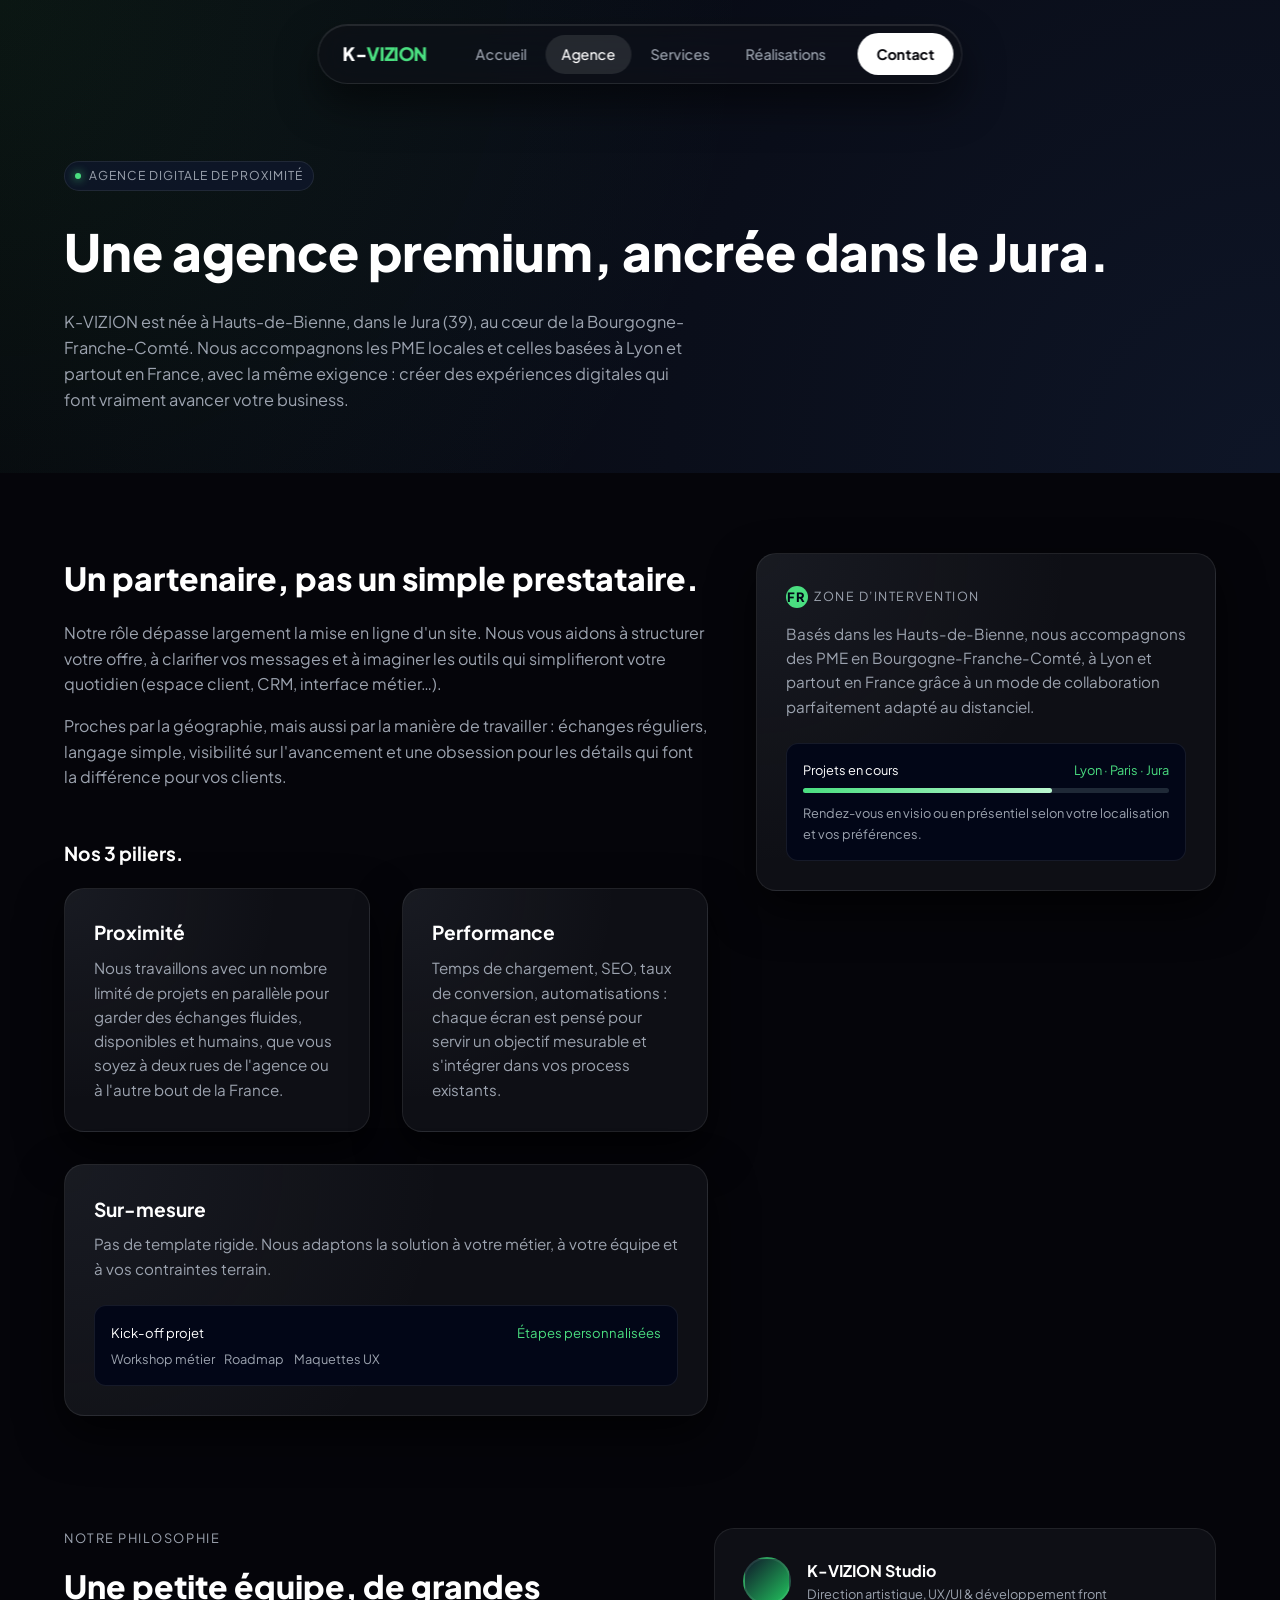
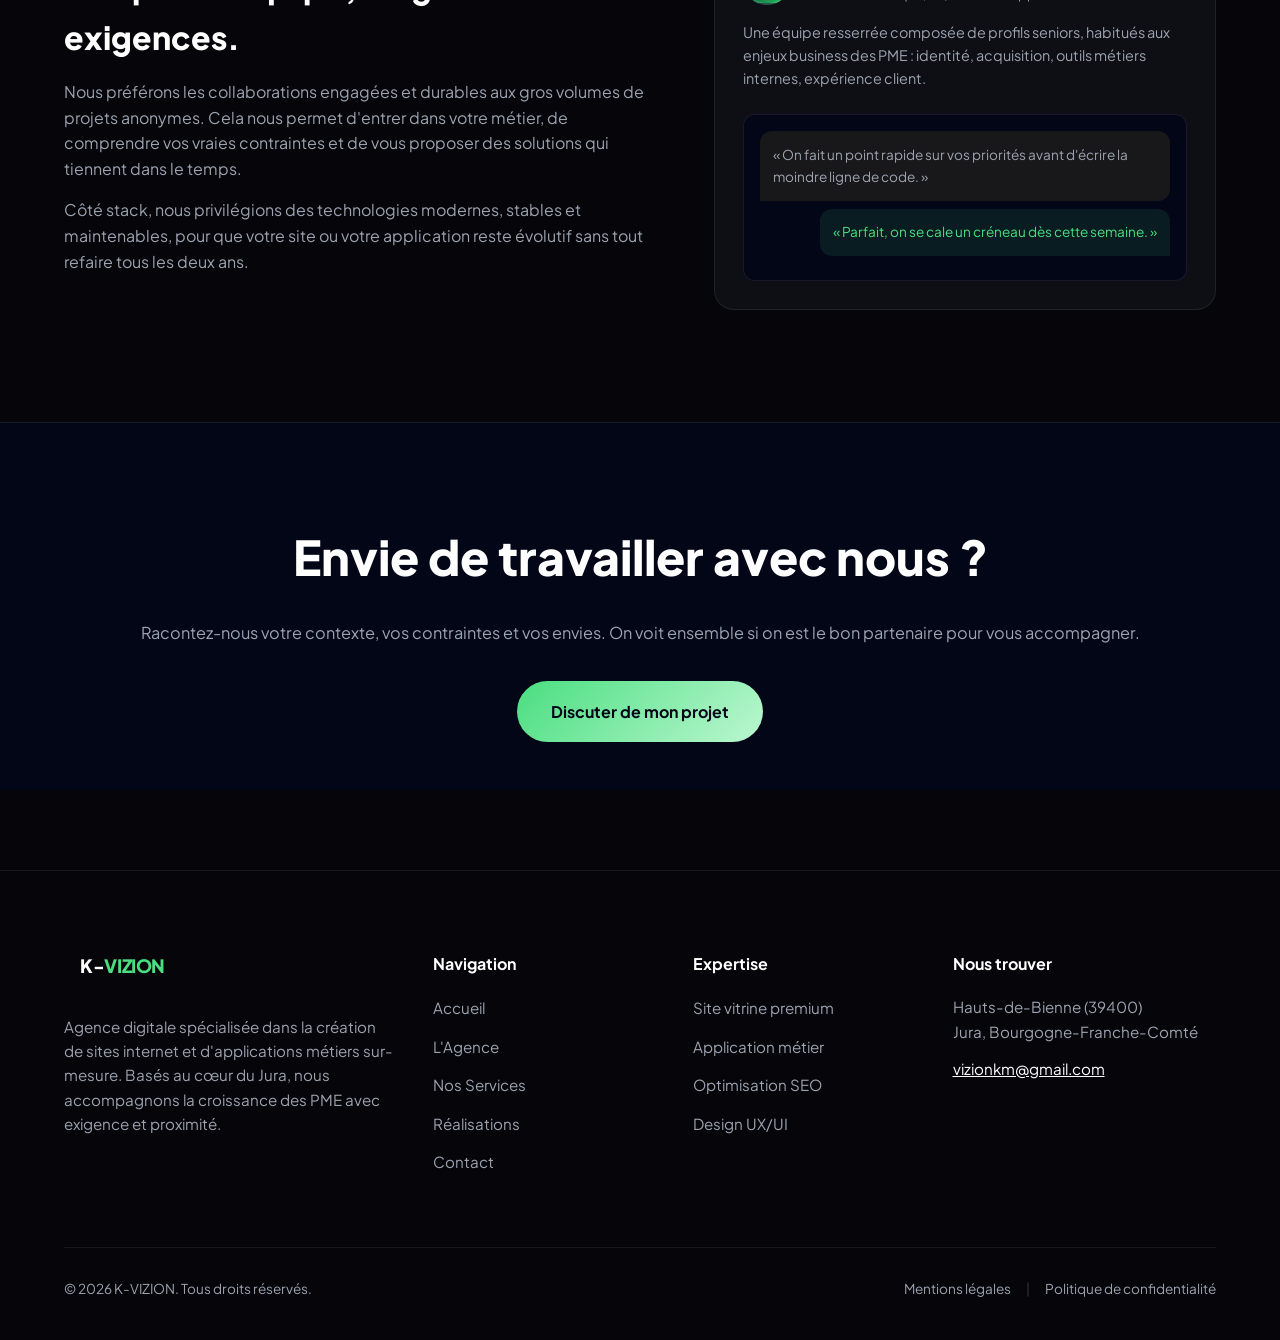
==== commit 71350df4: "Add files via upload" ====
--- a/agence.html
+++ b/agence.html
@@ -3,13 +3,20 @@
 <head>
   <meta charset="UTF-8">
   <meta name="viewport" content="width=device-width, initial-scale=1.0">
-  <title>K-VIZION | Agence web à Hauts-de-Bienne dans le Jura</title>
-  <meta name="description" content="Découvrez K-VIZION, agence web et digitale basée à Hauts-de-Bienne dans le Jura (39). Nous accompagnons les PME du Jura, de Bourgogne-Franche-Comté et de Lyon sur leurs projets de sites web et d’applications métiers.">
+  <title>K-VIZION | Agence web dans le Jura (Hauts-de-Bienne)</title>
+  <meta name="description" content="K-VIZION est une agence web et digitale basée à Hauts-de-Bienne dans le Jura (39). Nous créons des sites internet sur-mesure et des applications métiers premium pour les PME en Bourgogne-Franche-Comté, à Lyon et partout en France.">
   <meta name="robots" content="index,follow">
 
   <link rel="preconnect" href="https://fonts.googleapis.com">
   <link rel="preconnect" href="https://fonts.gstatic.com" crossorigin>
-  <link href="https://fonts.googleapis.com/css2?family=Plus+Jakarta+Sans:wght@400;500;600;700;800&display=swap" rel="stylesheet">
+
+  <link rel="preload" as="style" href="https://fonts.googleapis.com/css2?family=Plus+Jakarta+Sans:wght@400;500;600;700;800&display=swap">
+  <link rel="stylesheet" href="https://fonts.googleapis.com/css2?family=Plus+Jakarta+Sans:wght@400;500;600;700;800&display=swap" media="print" onload="this.media='all'">
+  <noscript>
+    <link rel="stylesheet" href="https://fonts.googleapis.com/css2?family=Plus+Jakarta+Sans:wght@400;500;600;700;800&display=swap">
+  </noscript>
+
+  <link rel="preload" href="style.css" as="style">
   <link rel="stylesheet" href="style.css">
 </head>
 <body>
@@ -171,9 +178,7 @@
       <p class="text-secondary" style="font-size: 1.02rem; margin-bottom: 2.2rem;">
         Racontez-nous votre contexte, vos contraintes et vos envies. On voit ensemble si on est le bon partenaire pour vous accompagner.
       </p>
-      <div class="magnetic">
-        <a href="contact.html" class="btn-main" data-magnetic="0.35">Discuter de mon projet</a>
-      </div>
+      <a href="contact.html" class="btn-main">Discuter de mon projet</a>
     </div>
   </section>
 </main>
@@ -190,7 +195,7 @@
       </div>
 
       <div class="footer-links">
-        <h4 style="margin-bottom: 1.2rem; font-weight: 700;">Navigation</h4>
+        <h3 style="margin-bottom: 1.2rem; font-weight: 700; font-size: 1rem;">Navigation</h3>
         <ul>
           <li><a href="index.html">Accueil</a></li>
           <li><a href="agence.html">L'Agence</a></li>
@@ -201,7 +206,7 @@
       </div>
 
       <div class="footer-links">
-        <h4 style="margin-bottom: 1.2rem; font-weight: 700;">Expertise</h4>
+        <h3 style="margin-bottom: 1.2rem; font-weight: 700; font-size: 1rem;">Expertise</h3>
         <ul>
           <li><a>Site vitrine premium</a></li>
           <li><a>Application métier</a></li>
@@ -211,13 +216,13 @@
       </div>
 
       <div class="footer-contact">
-        <h4 style="margin-bottom: 1.2rem; font-weight: 700;">Nous trouver</h4>
+        <h3 style="margin-bottom: 1.2rem; font-weight: 700; font-size: 1rem;">Nous trouver</h3>
         <p class="text-secondary" style="font-size: 0.95rem; margin-bottom: 0.8rem;">
           Hauts-de-Bienne (39400)<br>
           Jura, Bourgogne-Franche-Comté
         </p>
         <p class="text-secondary" style="font-size: 0.95rem;">
-          <a href="mailto:contact@k-vizion.fr" style="color: var(--text-main);">vizionkm@gmail.com</a>
+          <a href="mailto:vizionkm@gmail.com" style="color: var(--text-main);">vizionkm@gmail.com</a>
         </p>
       </div>
     </div>
--- a/style.css
+++ b/style.css
@@ -82,7 +82,7 @@
 }
 
 /* ------------------------------------------------
-   MENU BULLE FLOTTANT (Modifié avec le logo Texte)
+   MENU BULLE FLOTTANT
 -------------------------------------------------*/
 .floating-nav {
   position: fixed;
@@ -239,15 +239,6 @@
   box-shadow: 0 20px 45px var(--accent-glow);
 }
 
-.magnetic {
-  position: relative;
-  display: inline-flex;
-}
-
-.magnetic [data-magnetic] {
-  will-change: transform;
-}
-
 /* ------------------------------------------------
    HERO HOME
 -------------------------------------------------*/
@@ -274,8 +265,8 @@
 
 .hero-content {
   display: grid;
-  grid-template-columns: minmax(0, 1.15fr) minmax(0, 1.1fr);
-  gap: 4rem;
+  grid-template-columns: minmax(0, 1.4fr) minmax(0, 1fr);
+  gap: 3rem;
   align-items: center;
 }
 
@@ -301,8 +292,10 @@
 .hero h1 {
   font-size: clamp(2.5rem, 5vw, 4.2rem);
   font-weight: 800;
-  line-height: 1.1;
+  line-height: 1.18;
+  letter-spacing: -0.02em; /* Rend la typographie plus élégante */
   margin-bottom: 1.5rem;
+  max-width: 100%;
 }
 
 .hero h1 span {
@@ -313,7 +306,7 @@
   font-size: 1.15rem;
   color: var(--text-secondary);
   margin-bottom: 2.5rem;
-  max-width: 500px;
+  max-width: 580px;
 }
 
 .hero-clients {
@@ -485,14 +478,13 @@
   padding: 1.5rem 0;
   overflow: hidden;
   white-space: nowrap;
-  display: flex;
   position: relative;
 }
 
 .marquee-content {
   display: flex;
-  gap: 3rem;
-  animation: marquee 20s linear infinite;
+  width: max-content; /* Obligatoire : force le bloc à prendre toute la place de ses enfants */
+  animation: marquee 30s linear infinite; /* Ralenti un peu pour la fluidité (car le bloc est plus grand) */
 }
 
 .marquee-item {
@@ -501,12 +493,13 @@
   color: transparent;
   -webkit-text-stroke: 1px var(--text-secondary);
   text-transform: uppercase;
+  padding-right: 3rem; /* Remplace le 'gap' pour un calcul de boucle parfait */
 }
 
 .marquee-item span {
   color: var(--accent);
   -webkit-text-stroke: 0;
-  margin-right: 3rem;
+  margin: 0 1.5rem; /* Espace parfaitement les étoiles entre les mots */
 }
 
 @keyframes marquee {
@@ -514,6 +507,7 @@
     transform: translateX(0);
   }
   100% {
+    /* En décalant exactement de 50%, le bloc 3 prend la place du bloc 1 de manière invisible */
     transform: translateX(-50%);
   }
 }
@@ -536,11 +530,18 @@
   margin-bottom: 1rem;
 }
 
+/* 1. On passe en disposition verticale (texte en haut, cartes en bas) */
 .method-layout {
-  display: grid;
-  grid-template-columns: minmax(0, 1.05fr) minmax(0, 1.4fr);
-  gap: 3rem;
-  align-items: flex-start;
+  display: flex;
+  flex-direction: column;
+  gap: 4rem;
+  align-items: center;
+}
+
+/* 2. On centre et on limite la largeur du texte pour que ce soit beau à lire */
+.method-intro {
+  max-width: 760px;
+  text-align: center;
 }
 
 .method-intro-eyebrow {
@@ -559,55 +560,59 @@
 }
 
 .method-intro h2 {
-  font-size: 2.2rem;
+  font-size: 2.4rem;
   font-weight: 800;
   margin-bottom: 1rem;
 }
 
 .method-intro p {
-  font-size: 1.02rem;
-  color: var(--text-secondary);
-  margin-bottom: 1.75rem;
-}
-
+  font-size: 1.1rem;
+  color: var(--text-secondary);
+  margin-bottom: 2rem;
+}
+
+/* On centre la liste globalement, mais on garde le texte aligné à gauche */
 .method-list {
   list-style: none;
-  display: grid;
+  display: inline-grid;
+  text-align: left;
+  gap: 1rem;
+  margin-bottom: 2.5rem;
+}
+
+.method-list li {
+  display: flex;
+  align-items: center;
   gap: 0.8rem;
-  margin-bottom: 2.25rem;
-}
-
-.method-list li {
-  display: flex;
-  align-items: center;
-  gap: 0.6rem;
-  font-size: 0.95rem;
+  font-size: 1rem;
   color: var(--text-secondary);
 }
 
 .method-list-bullet {
-  width: 18px;
-  height: 18px;
+  width: 22px;
+  height: 22px;
   border-radius: 999px;
   border: 1px solid rgba(148, 163, 184, 0.5);
   display: flex;
   align-items: center;
   justify-content: center;
-  font-size: 0.75rem;
+  font-size: 0.8rem;
   color: var(--accent);
   background: rgba(15, 23, 42, 0.9);
+  flex-shrink: 0;
 }
 
 .method-intro-micro-ui {
-  margin-top: 0.5rem;
-  padding: 0.9rem 1rem;
+  max-width: 450px;
+  margin: 0 auto; /* Pour centrer cet élément */
+  padding: 1rem 1.2rem;
   border-radius: 14px;
   background: rgba(15, 23, 42, 0.95);
   border: 1px dashed rgba(148, 163, 184, 0.5);
   display: flex;
   align-items: center;
   justify-content: space-between;
-  font-size: 0.8rem;
+  font-size: 0.85rem;
   color: var(--text-secondary);
 }
 
@@ -615,19 +620,21 @@
   color: var(--accent);
 }
 
+/* 3. La grille prend maintenant toute la largeur en dessous */
 .bento-grid {
   display: grid;
   grid-template-columns: repeat(2, minmax(0, 1fr));
   grid-auto-rows: minmax(160px, auto);
-  gap: 1.5rem;
-}
-
+  gap: 2rem;
+  width: 100%;
+}
+/* 4. On donne plus d'espace à l'intérieur de chaque carte (padding: 2.5rem) */
 .bento-card {
   position: relative;
-  padding: 1.8rem;
+  padding: 2.5rem;
   border-radius: 20px;
-  background: radial-gradient(circle at top left, rgba(148, 163, 184, 0.08), transparent 55%)
-  rgba(15, 16, 22, 0.96);
+  background-color: rgba(15, 16, 22, 0.96);
+  background-image: radial-gradient(circle at top left, rgba(148, 163, 184, 0.08), transparent 55%);
   border: 1px solid var(--border-light);
   box-shadow: 0 18px 45px rgba(0, 0, 0, 0.7);
   transition: var(--transition-smooth);
@@ -711,7 +718,98 @@
 }
 
 /* ------------------------------------------------
-   SERVICES (Modifié avec le design SVG Premium)
+   CORRECTION DE L'ERREUR DE LA LIGNE 508
+-------------------------------------------------*/
+.bento-card {
+  position: relative;
+  padding: 1.8rem;
+  border-radius: 20px;
+  background-color: rgba(15, 16, 22, 0.96); /* Ligne corrigée */
+  background-image: radial-gradient(circle at top left, rgba(148, 163, 184, 0.08), transparent 55%); /* Ligne corrigée */
+  border: 1px solid var(--border-light);
+  box-shadow: 0 18px 45px rgba(0, 0, 0, 0.7);
+  transition: var(--transition-smooth);
+  overflow: hidden;
+}
+
+.bento-card::after {
+  content: "";
+  position: absolute;
+  inset: 0;
+  background: radial-gradient(circle at top right, rgba(74, 222, 128, 0.08), transparent 55%);
+  opacity: 0;
+  transition: opacity 0.35s ease;
+  pointer-events: none;
+}
+
+.bento-card:hover {
+  transform: translateY(-6px);
+  border-color: var(--accent);
+}
+
+.bento-card:hover::after {
+  opacity: 1;
+}
+
+.bento-card--wide {
+  grid-column: 1 / -1;
+}
+
+.bento-card--tall {
+  grid-row: span 2;
+}
+
+.step-badge {
+  display: inline-flex;
+  align-items: center;
+  gap: 0.4rem;
+  font-size: 0.78rem;
+  text-transform: uppercase;
+  letter-spacing: 0.12em;
+  color: var(--text-secondary);
+  margin-bottom: 0.85rem;
+}
+
+.step-badge span {
+  width: 22px;
+  height: 22px;
+  border-radius: 999px;
+  background: var(--accent);
+  color: #020617;
+  font-weight: 800;
+  display: flex;
+  align-items: center;
+  justify-content: center;
+  font-size: 0.8rem;
+}
+
+.mini-ui {
+  margin-top: 1.5rem;
+  padding: 1rem;
+  background: #020617;
+  border-radius: 12px;
+  border: 1px solid var(--border-light);
+}
+
+.chat-bubble {
+  background: #18181B;
+  padding: 0.8rem;
+  border-radius: 12px 12px 12px 0;
+  font-size: 0.85rem;
+  color: var(--text-secondary);
+  width: fit-content;
+  margin-bottom: 0.5rem;
+}
+
+.chat-bubble.reply {
+  background: rgba(74, 222, 128, 0.1);
+  color: var(--accent);
+  border-radius: 12px 12px 0 12px;
+  margin-left: auto;
+}
+
+/* ------------------------------------------------
+   SERVICES
 -------------------------------------------------*/
 .services-section {
   padding: 6rem 0 8rem 0;
@@ -1042,9 +1140,12 @@
   padding: 2.25rem;
 }
 
+/* ------------------------------------------------
+   DEUXIÈME CORRECTION POUR ÉVITER LES LIGNES ROUGES
+-------------------------------------------------*/
 .contact-side {
-  background: radial-gradient(circle at top, rgba(148, 163, 184, 0.12), transparent 60%)
-  rgba(5, 5, 10, 0.98);
+  background-color: rgba(5, 5, 10, 0.98); /* Ligne corrigée */
+  background-image: radial-gradient(circle at top, rgba(148, 163, 184, 0.12), transparent 60%); /* Ligne corrigée */
   border-radius: 20px;
   border: 1px solid var(--border-light);
   padding: 2.25rem;
@@ -1157,7 +1258,6 @@
     grid-template-columns: 1fr;
   }
 
-  /* Ajustements du menu bulle pour mobile */
   .nav-items {
     position: absolute;
     top: calc(100% + 1rem);
@@ -1207,9 +1307,11 @@
   }
 }
 
-/* Footer Styles */
+/* ------------------------------------------------
+   FOOTER (Erreur de variable corrigée)
+-------------------------------------------------*/
 .site-footer {
-  background: var(--bg-body);
+  background: var(--bg-base); /* Remplacé var(--bg-body) par var(--bg-base) */
   border-top: 1px solid var(--border-light);
   padding: 80px 0 40px;
   margin-top: 80px;
@@ -1267,7 +1369,6 @@
   text-decoration: underline;
 }
 
-/* Responsive Footer */
 @media (max-width: 992px) {
   .footer-grid {
     grid-template-columns: 1fr 1fr;
--- a/style.css
+++ b/style.css
@@ -82,7 +82,7 @@
 }
 
 /* ------------------------------------------------
-   MENU BULLE FLOTTANT (Modifié avec le logo Texte)
+   MENU BULLE FLOTTANT
 -------------------------------------------------*/
 .floating-nav {
   position: fixed;
@@ -239,15 +239,6 @@
   box-shadow: 0 20px 45px var(--accent-glow);
 }
 
-.magnetic {
-  position: relative;
-  display: inline-flex;
-}
-
-.magnetic [data-magnetic] {
-  will-change: transform;
-}
-
 /* ------------------------------------------------
    HERO HOME
 -------------------------------------------------*/
@@ -274,8 +265,8 @@
 
 .hero-content {
   display: grid;
-  grid-template-columns: minmax(0, 1.15fr) minmax(0, 1.1fr);
-  gap: 4rem;
+  grid-template-columns: minmax(0, 1.4fr) minmax(0, 1fr);
+  gap: 3rem;
   align-items: center;
 }
 
@@ -301,8 +292,10 @@
 .hero h1 {
   font-size: clamp(2.5rem, 5vw, 4.2rem);
   font-weight: 800;
-  line-height: 1.1;
+  line-height: 1.18;
+  letter-spacing: -0.02em; /* Rend la typographie plus élégante */
   margin-bottom: 1.5rem;
+  max-width: 100%;
 }
 
 .hero h1 span {
@@ -313,7 +306,7 @@
   font-size: 1.15rem;
   color: var(--text-secondary);
   margin-bottom: 2.5rem;
-  max-width: 500px;
+  max-width: 580px;
 }
 
 .hero-clients {
@@ -485,14 +478,13 @@
   padding: 1.5rem 0;
   overflow: hidden;
   white-space: nowrap;
-  display: flex;
   position: relative;
 }
 
 .marquee-content {
   display: flex;
-  gap: 3rem;
-  animation: marquee 20s linear infinite;
+  width: max-content; /* Obligatoire : force le bloc à prendre toute la place de ses enfants */
+  animation: marquee 30s linear infinite; /* Ralenti un peu pour la fluidité (car le bloc est plus grand) */
 }
 
 .marquee-item {
@@ -501,12 +493,13 @@
   color: transparent;
   -webkit-text-stroke: 1px var(--text-secondary);
   text-transform: uppercase;
+  padding-right: 3rem; /* Remplace le 'gap' pour un calcul de boucle parfait */
 }
 
 .marquee-item span {
   color: var(--accent);
   -webkit-text-stroke: 0;
-  margin-right: 3rem;
+  margin: 0 1.5rem; /* Espace parfaitement les étoiles entre les mots */
 }
 
 @keyframes marquee {
@@ -514,6 +507,7 @@
     transform: translateX(0);
   }
   100% {
+    /* En décalant exactement de 50%, le bloc 3 prend la place du bloc 1 de manière invisible */
     transform: translateX(-50%);
   }
 }
@@ -536,11 +530,18 @@
   margin-bottom: 1rem;
 }
 
+/* 1. On passe en disposition verticale (texte en haut, cartes en bas) */
 .method-layout {
-  display: grid;
-  grid-template-columns: minmax(0, 1.05fr) minmax(0, 1.4fr);
-  gap: 3rem;
-  align-items: flex-start;
+  display: flex;
+  flex-direction: column;
+  gap: 4rem;
+  align-items: center;
+}
+
+/* 2. On centre et on limite la largeur du texte pour que ce soit beau à lire */
+.method-intro {
+  max-width: 760px;
+  text-align: center;
 }
 
 .method-intro-eyebrow {
@@ -559,55 +560,59 @@
 }
 
 .method-intro h2 {
-  font-size: 2.2rem;
+  font-size: 2.4rem;
   font-weight: 800;
   margin-bottom: 1rem;
 }
 
 .method-intro p {
-  font-size: 1.02rem;
-  color: var(--text-secondary);
-  margin-bottom: 1.75rem;
-}
-
+  font-size: 1.1rem;
+  color: var(--text-secondary);
+  margin-bottom: 2rem;
+}
+
+/* On centre la liste globalement, mais on garde le texte aligné à gauche */
 .method-list {
   list-style: none;
-  display: grid;
+  display: inline-grid;
+  text-align: left;
+  gap: 1rem;
+  margin-bottom: 2.5rem;
+}
+
+.method-list li {
+  display: flex;
+  align-items: center;
   gap: 0.8rem;
-  margin-bottom: 2.25rem;
-}
-
-.method-list li {
-  display: flex;
-  align-items: center;
-  gap: 0.6rem;
-  font-size: 0.95rem;
+  font-size: 1rem;
   color: var(--text-secondary);
 }
 
 .method-list-bullet {
-  width: 18px;
-  height: 18px;
+  width: 22px;
+  height: 22px;
   border-radius: 999px;
   border: 1px solid rgba(148, 163, 184, 0.5);
   display: flex;
   align-items: center;
   justify-content: center;
-  font-size: 0.75rem;
+  font-size: 0.8rem;
   color: var(--accent);
   background: rgba(15, 23, 42, 0.9);
+  flex-shrink: 0;
 }
 
 .method-intro-micro-ui {
-  margin-top: 0.5rem;
-  padding: 0.9rem 1rem;
+  max-width: 450px;
+  margin: 0 auto; /* Pour centrer cet élément */
+  padding: 1rem 1.2rem;
   border-radius: 14px;
   background: rgba(15, 23, 42, 0.95);
   border: 1px dashed rgba(148, 163, 184, 0.5);
   display: flex;
   align-items: center;
   justify-content: space-between;
-  font-size: 0.8rem;
+  font-size: 0.85rem;
   color: var(--text-secondary);
 }
 
@@ -615,19 +620,21 @@
   color: var(--accent);
 }
 
+/* 3. La grille prend maintenant toute la largeur en dessous */
 .bento-grid {
   display: grid;
   grid-template-columns: repeat(2, minmax(0, 1fr));
   grid-auto-rows: minmax(160px, auto);
-  gap: 1.5rem;
-}
-
+  gap: 2rem;
+  width: 100%;
+}
+/* 4. On donne plus d'espace à l'intérieur de chaque carte (padding: 2.5rem) */
 .bento-card {
   position: relative;
-  padding: 1.8rem;
+  padding: 2.5rem;
   border-radius: 20px;
-  background: radial-gradient(circle at top left, rgba(148, 163, 184, 0.08), transparent 55%)
-  rgba(15, 16, 22, 0.96);
+  background-color: rgba(15, 16, 22, 0.96);
+  background-image: radial-gradient(circle at top left, rgba(148, 163, 184, 0.08), transparent 55%);
   border: 1px solid var(--border-light);
   box-shadow: 0 18px 45px rgba(0, 0, 0, 0.7);
   transition: var(--transition-smooth);
@@ -711,7 +718,98 @@
 }
 
 /* ------------------------------------------------
-   SERVICES (Modifié avec le design SVG Premium)
+   CORRECTION DE L'ERREUR DE LA LIGNE 508
+-------------------------------------------------*/
+.bento-card {
+  position: relative;
+  padding: 1.8rem;
+  border-radius: 20px;
+  background-color: rgba(15, 16, 22, 0.96); /* Ligne corrigée */
+  background-image: radial-gradient(circle at top left, rgba(148, 163, 184, 0.08), transparent 55%); /* Ligne corrigée */
+  border: 1px solid var(--border-light);
+  box-shadow: 0 18px 45px rgba(0, 0, 0, 0.7);
+  transition: var(--transition-smooth);
+  overflow: hidden;
+}
+
+.bento-card::after {
+  content: "";
+  position: absolute;
+  inset: 0;
+  background: radial-gradient(circle at top right, rgba(74, 222, 128, 0.08), transparent 55%);
+  opacity: 0;
+  transition: opacity 0.35s ease;
+  pointer-events: none;
+}
+
+.bento-card:hover {
+  transform: translateY(-6px);
+  border-color: var(--accent);
+}
+
+.bento-card:hover::after {
+  opacity: 1;
+}
+
+.bento-card--wide {
+  grid-column: 1 / -1;
+}
+
+.bento-card--tall {
+  grid-row: span 2;
+}
+
+.step-badge {
+  display: inline-flex;
+  align-items: center;
+  gap: 0.4rem;
+  font-size: 0.78rem;
+  text-transform: uppercase;
+  letter-spacing: 0.12em;
+  color: var(--text-secondary);
+  margin-bottom: 0.85rem;
+}
+
+.step-badge span {
+  width: 22px;
+  height: 22px;
+  border-radius: 999px;
+  background: var(--accent);
+  color: #020617;
+  font-weight: 800;
+  display: flex;
+  align-items: center;
+  justify-content: center;
+  font-size: 0.8rem;
+}
+
+.mini-ui {
+  margin-top: 1.5rem;
+  padding: 1rem;
+  background: #020617;
+  border-radius: 12px;
+  border: 1px solid var(--border-light);
+}
+
+.chat-bubble {
+  background: #18181B;
+  padding: 0.8rem;
+  border-radius: 12px 12px 12px 0;
+  font-size: 0.85rem;
+  color: var(--text-secondary);
+  width: fit-content;
+  margin-bottom: 0.5rem;
+}
+
+.chat-bubble.reply {
+  background: rgba(74, 222, 128, 0.1);
+  color: var(--accent);
+  border-radius: 12px 12px 0 12px;
+  margin-left: auto;
+}
+
+/* ------------------------------------------------
+   SERVICES
 -------------------------------------------------*/
 .services-section {
   padding: 6rem 0 8rem 0;
@@ -1042,9 +1140,12 @@
   padding: 2.25rem;
 }
 
+/* ------------------------------------------------
+   DEUXIÈME CORRECTION POUR ÉVITER LES LIGNES ROUGES
+-------------------------------------------------*/
 .contact-side {
-  background: radial-gradient(circle at top, rgba(148, 163, 184, 0.12), transparent 60%)
-  rgba(5, 5, 10, 0.98);
+  background-color: rgba(5, 5, 10, 0.98); /* Ligne corrigée */
+  background-image: radial-gradient(circle at top, rgba(148, 163, 184, 0.12), transparent 60%); /* Ligne corrigée */
   border-radius: 20px;
   border: 1px solid var(--border-light);
   padding: 2.25rem;
@@ -1157,7 +1258,6 @@
     grid-template-columns: 1fr;
   }
 
-  /* Ajustements du menu bulle pour mobile */
   .nav-items {
     position: absolute;
     top: calc(100% + 1rem);
@@ -1207,9 +1307,11 @@
   }
 }
 
-/* Footer Styles */
+/* ------------------------------------------------
+   FOOTER (Erreur de variable corrigée)
+-------------------------------------------------*/
 .site-footer {
-  background: var(--bg-body);
+  background: var(--bg-base); /* Remplacé var(--bg-body) par var(--bg-base) */
   border-top: 1px solid var(--border-light);
   padding: 80px 0 40px;
   margin-top: 80px;
@@ -1267,7 +1369,6 @@
   text-decoration: underline;
 }
 
-/* Responsive Footer */
 @media (max-width: 992px) {
   .footer-grid {
     grid-template-columns: 1fr 1fr;
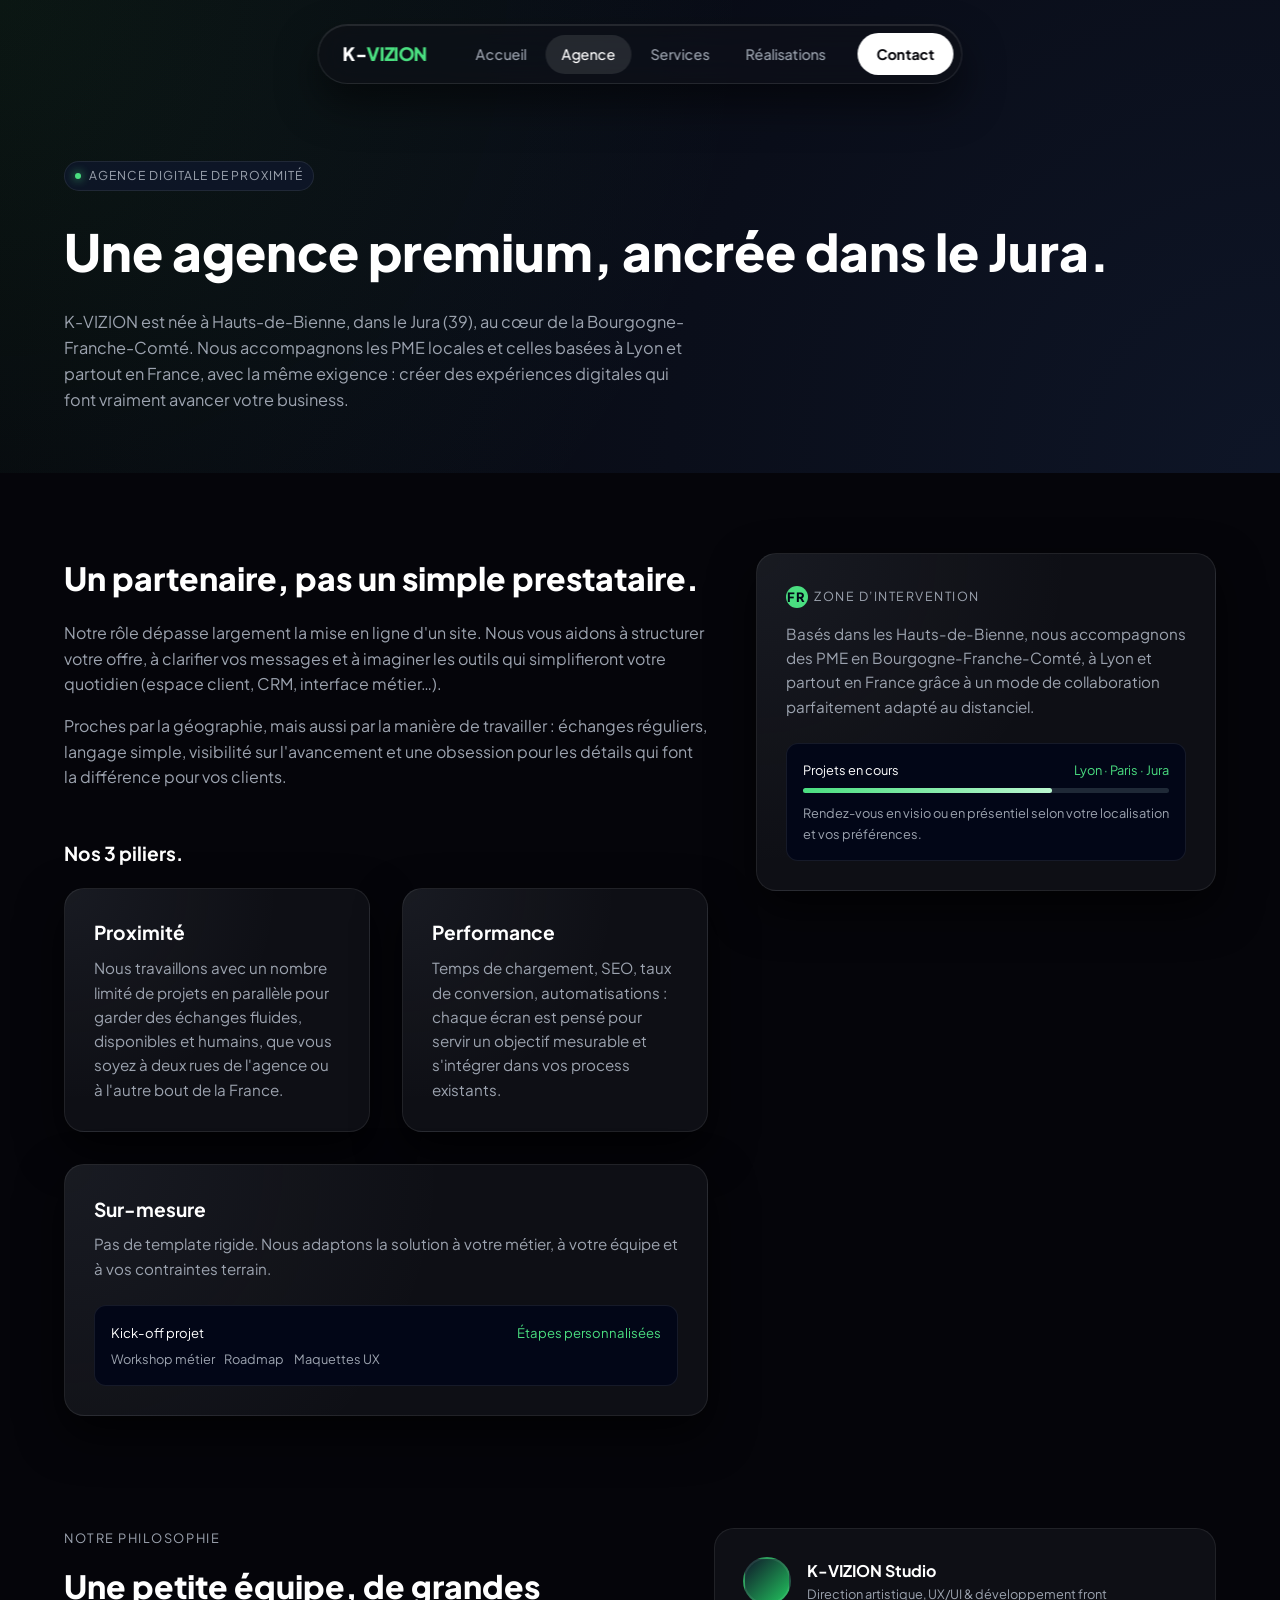
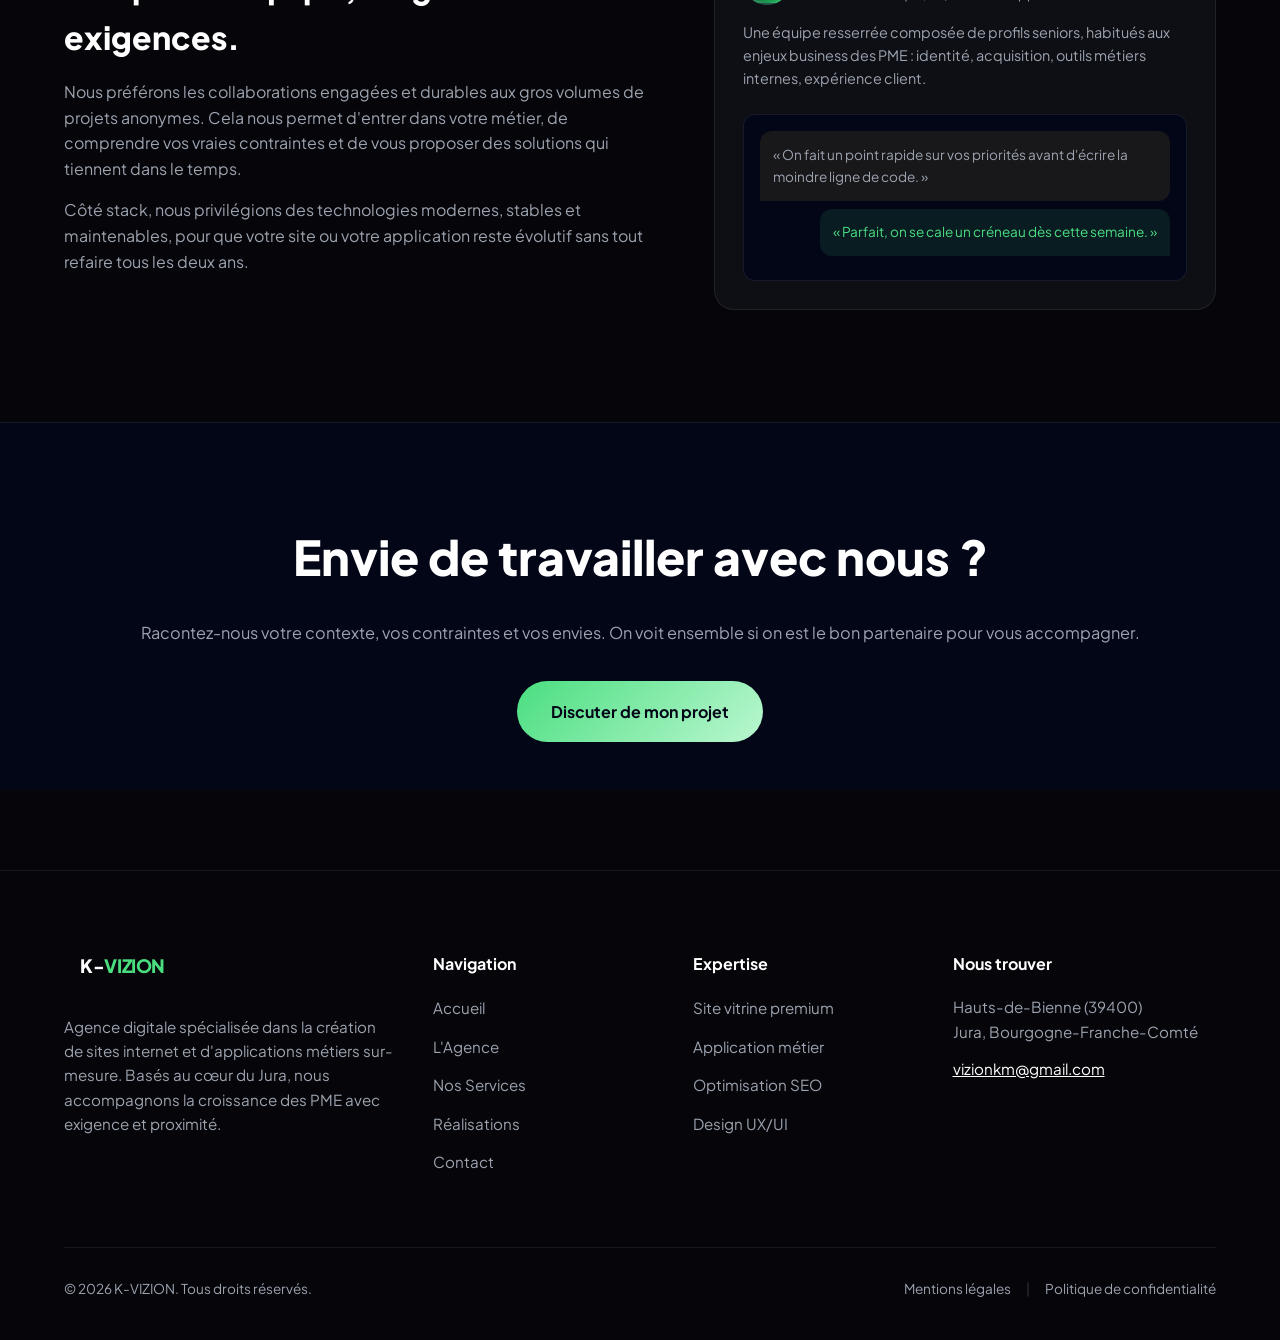
==== commit f5086cd1: "Add files via upload" ====
--- a/agence.html
+++ b/agence.html
@@ -4,6 +4,8 @@
   <meta charset="UTF-8">
   <meta name="viewport" content="width=device-width, initial-scale=1.0">
   <title>K-VIZION | Agence web dans le Jura (Hauts-de-Bienne)</title>
+  <link rel="icon" type="assets/png" href="assets/favicon-192x192.png">
+
   <meta name="description" content="K-VIZION est une agence web et digitale basée à Hauts-de-Bienne dans le Jura (39). Nous créons des sites internet sur-mesure et des applications métiers premium pour les PME en Bourgogne-Franche-Comté, à Lyon et partout en France.">
   <meta name="robots" content="index,follow">
 
--- a/style.css
+++ b/style.css
@@ -214,31 +214,14 @@
   font-size: 1rem;
   border: none;
   cursor: pointer;
-  position: relative;
-  overflow: hidden;
-  transform: translate3d(0, 0, 0);
-  transition: transform 0.35s cubic-bezier(0.22, 1, 0.36, 1), box-shadow 0.35s ease,
-  background 0.35s ease;
-}
-
-.btn-main::before {
-  content: "";
-  position: absolute;
-  inset: 0;
-  background: radial-gradient(circle at top left, #ffffff, transparent 55%);
-  opacity: 0;
-  transition: opacity 0.35s ease;
-  mix-blend-mode: screen;
-}
-
-.btn-main:hover::before {
-  opacity: 0.8;
+  outline: none !important;
+  transition: all 0.3s ease;
 }
 
 .btn-main:hover {
-  box-shadow: 0 20px 45px var(--accent-glow);
-}
-
+  box-shadow: 0 15px 35px var(--accent-glow);
+  transform: translateY(-3px);
+}
 /* ------------------------------------------------
    HERO HOME
 -------------------------------------------------*/
--- a/style.css
+++ b/style.css
@@ -214,31 +214,14 @@
   font-size: 1rem;
   border: none;
   cursor: pointer;
-  position: relative;
-  overflow: hidden;
-  transform: translate3d(0, 0, 0);
-  transition: transform 0.35s cubic-bezier(0.22, 1, 0.36, 1), box-shadow 0.35s ease,
-  background 0.35s ease;
-}
-
-.btn-main::before {
-  content: "";
-  position: absolute;
-  inset: 0;
-  background: radial-gradient(circle at top left, #ffffff, transparent 55%);
-  opacity: 0;
-  transition: opacity 0.35s ease;
-  mix-blend-mode: screen;
-}
-
-.btn-main:hover::before {
-  opacity: 0.8;
+  outline: none !important;
+  transition: all 0.3s ease;
 }
 
 .btn-main:hover {
-  box-shadow: 0 20px 45px var(--accent-glow);
-}
-
+  box-shadow: 0 15px 35px var(--accent-glow);
+  transform: translateY(-3px);
+}
 /* ------------------------------------------------
    HERO HOME
 -------------------------------------------------*/
